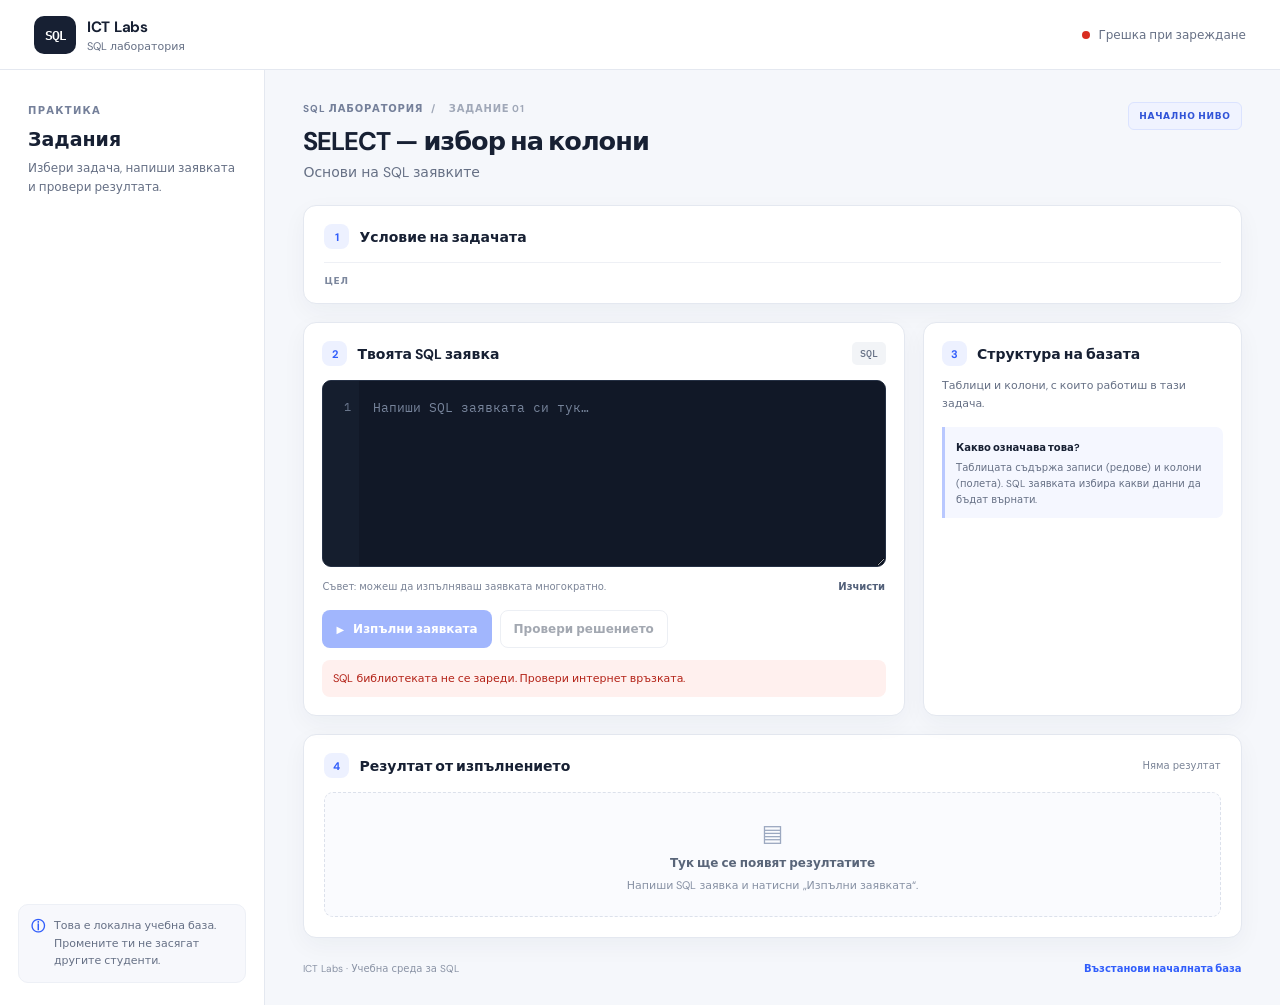
==== index.html @ c0e57082 "Upload" ====
<!DOCTYPE html>
<html lang="bg">
<head>
  <meta charset="UTF-8">
  <meta name="viewport" content="width=device-width, initial-scale=1">
  <meta name="description" content="Учебна SQL лаборатория за начинаещи — изпълнявайте SQL заявки в браузъра.">
  <title>SQL лаборатория | ICT Labs</title>
  <link rel="stylesheet" href="./styles.css">
  <script src="https://sql.js.org/dist/sql-wasm.js"></script>
</head>
<body>
  <header class="topbar">
    <a class="brand" href="#" aria-label="ICT Labs SQL лаборатория">
      <span class="brand-mark">SQL</span>
      <span><strong>ICT Labs</strong><small>SQL лаборатория</small></span>
    </a>
    <div class="topbar-right">
      <span class="status-dot" id="engineStatus"></span>
      <span id="engineStatusText">Зареждане на SQL двигателя…</span>
    </div>
  </header>

  <main class="layout">
    <aside class="sidebar">
      <div class="sidebar-heading">
        <span class="eyebrow">ПРАКТИКА</span>
        <h2>Задания</h2>
        <p>Избери задача, напиши заявката и провери резултата.</p>
      </div>
      <div id="sectionTabs" class="section-tabs" aria-label="Три учебни упражнения"></div>
      <nav id="taskList" class="task-list" aria-label="Задания в избраното упражнение"></nav>
      <div class="sidebar-note">
        <span class="note-icon">ⓘ</span>
        <p>Това е локална учебна база. Промените ти не засягат другите студенти.</p>
      </div>
    </aside>

    <section class="workspace">
      <div class="page-heading">
        <div>
          <div class="breadcrumb">SQL ЛАБОРАТОРИЯ <span>/</span> <span id="taskNumber">ЗАДАНИЕ 01</span></div>
          <h1 id="taskTitle">SELECT — избор на колони</h1>
          <p id="taskSubtitle">Основи на SQL заявките</p>
        </div>
        <span class="level-pill" id="taskLevel">НАЧАЛНО НИВО</span>
      </div>

      <section class="panel task-panel">
        <div class="panel-title"><span class="step-number">1</span><h2>Условие на задачата</h2></div>
        <p id="taskDescription" class="task-description"></p>
        <div class="hint-row"><span>ЦЕЛ</span><span id="taskGoal"></span></div>
      </section>

      <div class="content-grid">
        <section class="panel editor-panel">
          <div class="panel-title editor-title">
            <div class="title-with-step"><span class="step-number">2</span><h2>Твоята SQL заявка</h2></div>
            <span class="editor-language">SQL</span>
          </div>
          <div class="editor-wrap">
            <div class="line-numbers" id="lineNumbers">1</div>
            <textarea id="sqlInput" spellcheck="false" autocapitalize="off" autocomplete="off"
              autocorrect="off" aria-label="SQL редактор"
              placeholder="Напиши SQL заявката си тук…"></textarea>
          </div>
          <div class="editor-footer">
            <span>Съвет: можеш да изпълняваш заявката многократно.</span>
            <button id="clearButton" class="button button-quiet" type="button">Изчисти</button>
          </div>
          <div class="button-row">
            <button id="runButton" class="button button-primary" type="button" disabled>
              <span>▶</span> Изпълни заявката
            </button>
            <button id="checkButton" class="button button-secondary" type="button" disabled>
              Провери решението
            </button>
          </div>
          <div id="feedback" class="feedback" role="status" aria-live="polite">
            Зареждаме базата данни…
          </div>
        </section>

        <aside class="panel schema-panel">
          <div class="panel-title"><span class="step-number">3</span><h2>Структура на базата</h2></div>
          <p class="muted">Таблици и колони, с които работиш в тази задача.</p>
          <div id="schemaContent"></div>
          <div class="schema-tip">
            <strong>Какво означава това?</strong>
            <p>Таблицата съдържа записи (редове) и колони (полета). SQL заявката избира какви данни да бъдат върнати.</p>
          </div>
        </aside>
      </div>

      <section class="panel results-panel">
        <div class="results-heading">
          <div class="panel-title"><span class="step-number">4</span><h2>Резултат от изпълнението</h2></div>
          <span id="resultMeta" class="result-meta">Няма резултат</span>
        </div>
        <div id="results" class="results-area">
          <div class="empty-state"><span class="empty-icon">▤</span><strong>Тук ще се появят резултатите</strong><span>Напиши SQL заявка и натисни „Изпълни заявката“.</span></div>
        </div>
      </section>

      <footer class="workspace-footer">
        <span>ICT Labs · Учебна среда за SQL</span>
        <button id="resetDbButton" class="text-button" type="button">Възстанови началната база</button>
      </footer>
    </section>
  </main>
  <script src="./app.js"></script>
</body>
</html>
---- styles.css ----
@import url('https://fonts.googleapis.com/css2?family=DM+Sans:wght@400;500;600;700&family=IBM+Plex+Mono:wght@400;500;600&display=swap');

:root {
  --bg: #f5f7fb;
  --surface: #ffffff;
  --text: #172033;
  --muted: #667085;
  --line: #e4e8f0;
  --blue: #315efb;
  --blue-dark: #2448d8;
  --blue-soft: #eef2ff;
  --green: #087443;
  --green-bg: #e9f8ef;
  --red: #b42318;
  --red-bg: #fff0ee;
  --shadow: 0 8px 24px rgba(18, 35, 71, .045);
}
* { box-sizing: border-box; }
body { margin: 0; background: var(--bg); color: var(--text); font-family: 'DM Sans', system-ui, sans-serif; font-size: 14px; }
button, textarea { font: inherit; }
button { cursor: pointer; }
.topbar { height: 70px; padding: 0 34px; background: #fff; border-bottom: 1px solid var(--line); display: flex; align-items: center; justify-content: space-between; }
.brand { display: flex; align-items: center; gap: 11px; color: inherit; text-decoration: none; }
.brand-mark { width: 42px; height: 38px; border-radius: 10px; background: #172033; color: #fff; display: grid; place-items: center; font: 600 13px 'IBM Plex Mono', monospace; letter-spacing: -1px; }
.brand strong { display: block; font-size: 15px; letter-spacing: -.3px; }
.brand small { display: block; color: var(--muted); margin-top: 2px; font-size: 11px; }
.topbar-right { color: var(--muted); font-size: 12px; display: flex; gap: 8px; align-items: center; }
.status-dot { width: 8px; height: 8px; border-radius: 50%; background: #e5a000; }
.status-dot.ready { background: #12a76b; }
.status-dot.error { background: #d92d20; }
.layout { max-width: 1600px; margin: 0 auto; display: grid; grid-template-columns: 265px minmax(0, 1fr); min-height: calc(100vh - 70px); }
.sidebar { background: #fff; border-right: 1px solid var(--line); padding: 30px 18px 22px; display: flex; flex-direction: column; }
.sidebar-heading { padding: 0 10px 20px; }
.eyebrow, .breadcrumb { color: #75809a; font-size: 10px; font-weight: 700; letter-spacing: 1.3px; }
.sidebar-heading h2 { margin: 9px 0 7px; font-size: 19px; }
.sidebar-heading p { color: var(--muted); line-height: 1.6; font-size: 12px; margin: 0; }

.section-tabs { display: grid; gap: 7px; margin-bottom: 14px; }
.section-tab { width: 100%; text-align: left; border: 1px solid #e6eaf2; background: #fff; border-radius: 9px; padding: 10px 11px; display: flex; flex-direction: column; gap: 3px; color: #475467; }
.section-tab strong { font-size: 11px; }
.section-tab small { color: #8992a4; font-size: 10px; }
.section-tab:hover { border-color: #bdcaff; background: #fafbff; }
.section-tab.active { border-color: #cbd6ff; background: #eef2ff; color: #2448d8; box-shadow: inset 3px 0 0 #315efb; }
.section-tab.active small { color: #596fbd; }

.task-list { display: grid; gap: 6px; }
.task-button { border: 1px solid transparent; background: transparent; text-align: left; padding: 11px 10px; border-radius: 10px; display: flex; gap: 11px; align-items: center; color: #475467; width: 100%; }
.task-button:hover { background: #f7f8fc; }
.task-button.active { background: var(--blue-soft); border-color: #dce4ff; color: #2448d8; }
.task-num { flex: 0 0 30px; width: 30px; height: 30px; display: grid; place-items: center; border-radius: 8px; background: #f1f3f8; color: #667085; font: 500 11px 'IBM Plex Mono', monospace; }
.task-button.active .task-num { background: #315efb; color: #fff; }
.task-label { font-size: 12px; font-weight: 600; }
.task-check { margin-left: auto; color: #15945c; font-size: 15px; }
.sidebar-note { margin-top: auto; background: #f7f8fc; border: 1px solid #edf0f6; padding: 12px; border-radius: 10px; display: flex; gap: 9px; color: var(--muted); }
.sidebar-note p { margin: 0; font-size: 11px; line-height: 1.6; }
.note-icon { color: #315efb; font-weight: 700; }
.workspace { min-width: 0; padding: 32px clamp(18px, 3vw, 44px) 24px; }
.page-heading { display: flex; justify-content: space-between; align-items: flex-start; gap: 18px; margin-bottom: 24px; }
.breadcrumb { letter-spacing: .8px; }
.breadcrumb span { margin: 0 5px; color: #a0a8b8; }
.page-heading h1 { margin: 10px 0 5px; font-size: clamp(23px, 2vw, 30px); letter-spacing: -1px; }
.page-heading p { color: var(--muted); margin: 0; }
.level-pill { white-space: nowrap; border: 1px solid #dbe3ff; background: #f0f3ff; color: #3154d8; padding: 7px 10px; border-radius: 6px; font-size: 9px; font-weight: 700; letter-spacing: .7px; }
.panel { background: var(--surface); border: 1px solid var(--line); border-radius: 13px; box-shadow: var(--shadow); }
.task-panel { padding: 18px 20px 16px; margin-bottom: 18px; }
.panel-title { display: flex; align-items: center; gap: 10px; }
.panel-title h2 { font-size: 14px; margin: 0; font-weight: 700; }
.step-number { width: 25px; height: 25px; border-radius: 8px; display: grid; place-items: center; color: #315efb; background: #edf1ff; font-size: 11px; font-weight: 700; flex-shrink: 0; }
.task-description { font-size: 13px; line-height: 1.75; margin: 13px 0; max-width: 850px; }
.hint-row { display: flex; align-items: center; gap: 12px; border-top: 1px solid #eef0f5; padding-top: 12px; color: #475467; font-size: 12px; }
.hint-row span:first-child { font-size: 9px; font-weight: 700; color: #7c879d; letter-spacing: .8px; }
.content-grid { display: grid; grid-template-columns: minmax(0, 1.7fr) minmax(250px, .9fr); gap: 18px; align-items: stretch; }
.editor-panel, .schema-panel { padding: 18px; min-width: 0; }
.editor-title { justify-content: space-between; margin-bottom: 14px; }
.title-with-step { display: flex; gap: 10px; align-items: center; }
.editor-language { color: #667085; background: #f2f4f7; border-radius: 5px; padding: 5px 8px; font: 500 10px 'IBM Plex Mono', monospace; }
.editor-wrap { display: grid; grid-template-columns: 36px minmax(0,1fr); background: #111827; border: 1px solid #253044; border-radius: 9px; overflow: hidden; min-height: 185px; }
.line-numbers { padding: 15px 8px; text-align: right; color: #68758b; background: #151e2e; font: 12px/1.8 'IBM Plex Mono', monospace; user-select: none; white-space: pre; }
#sqlInput { width: 100%; min-height: 185px; resize: vertical; border: 0; outline: 0; border-radius: 0; padding: 15px 14px; background: #111827; color: #e5edff; caret-color: #8eb2ff; font: 13px/1.8 'IBM Plex Mono', monospace; tab-size: 2; white-space: pre; overflow: auto; }
#sqlInput::placeholder { color: #77849b; }
#sqlInput:focus { box-shadow: inset 0 0 0 1px #5579ff; }
.editor-footer { display: flex; justify-content: space-between; align-items: center; gap: 8px; color: #7b8497; font-size: 10px; padding: 8px 0 12px; }
.button { border: 1px solid transparent; border-radius: 8px; padding: 10px 13px; font-weight: 600; font-size: 12px; transition: .15s ease; }
.button:disabled { opacity: .45; cursor: not-allowed; }
.button-primary { background: var(--blue); color: #fff; }
.button-primary:hover:not(:disabled) { background: var(--blue-dark); }
.button-primary span { margin-right: 6px; font-size: 10px; }
.button-secondary { background: #fff; border-color: #d7dce7; color: #344054; }
.button-secondary:hover:not(:disabled) { background: #f7f8fc; }
.button-quiet { padding: 4px 0; background: transparent; color: #526079; font-size: 10px; }
.button-row { display: flex; gap: 8px; flex-wrap: wrap; }
.feedback { margin-top: 12px; padding: 10px 11px; border-radius: 8px; background: #f5f7fb; color: #667085; font-size: 11px; line-height: 1.55; min-height: 37px; }
.feedback.success { background: var(--green-bg); color: var(--green); }
.feedback.error { background: var(--red-bg); color: var(--red); }
.feedback.info { background: #eef4ff; color: #254db5; }
.schema-panel .muted { color: var(--muted); font-size: 11px; line-height: 1.6; margin: 11px 0 15px; }
.schema-table { border: 1px solid #e6eaf2; border-radius: 9px; overflow: hidden; }
.schema-table-head { background: #f7f8fb; border-bottom: 1px solid #e6eaf2; display: flex; align-items: center; gap: 8px; padding: 10px; font-size: 11px; font-weight: 700; }
.table-glyph { color: #315efb; }
.schema-column { padding: 9px 10px; border-bottom: 1px solid #f0f2f6; display: flex; align-items: center; gap: 8px; font-size: 11px; }
.schema-column:last-child { border-bottom: 0; }
.column-type { color: #98a2b3; margin-left: auto; font: 10px 'IBM Plex Mono', monospace; }
.key-badge { color: #9a6700; background: #fff4ce; border-radius: 4px; padding: 2px 4px; font-size: 8px; font-weight: 700; }
.schema-tip { margin-top: 15px; border-left: 3px solid #b9c8ff; background: #f5f7ff; padding: 10px 11px; border-radius: 0 7px 7px 0; }
.schema-tip strong { font-size: 10px; }
.schema-tip p { color: #667085; font-size: 10px; line-height: 1.6; margin: 5px 0 0; }
.results-panel { margin-top: 18px; padding: 18px 20px 20px; }
.results-heading { display: flex; justify-content: space-between; align-items: center; gap: 12px; }
.result-meta { font-size: 10px; color: #7a8497; }
.results-area { margin-top: 14px; overflow-x: auto; }
.empty-state { min-height: 125px; border: 1px dashed #dce1eb; background: #fafbfe; border-radius: 9px; display: flex; align-items: center; justify-content: center; flex-direction: column; gap: 7px; color: #8791a4; text-align: center; padding: 20px; }
.empty-state strong { color: #596579; font-size: 12px; }
.empty-state span:last-child { font-size: 11px; }
.empty-icon { font-size: 23px; color: #9ba8c0; }
.result-table { border-collapse: collapse; width: 100%; font-size: 12px; }
.result-table th { background: #f7f8fb; color: #475467; text-align: left; font-weight: 700; }
.result-table th, .result-table td { border: 1px solid #e6eaf1; padding: 10px 12px; white-space: nowrap; }
.result-table tbody tr:nth-child(even) { background: #fbfcfe; }
.workspace-footer { display: flex; justify-content: space-between; gap: 12px; align-items: center; margin-top: 18px; color: #8a93a5; font-size: 10px; }
.text-button { border: 0; background: transparent; color: #315efb; font-size: 10px; font-weight: 600; padding: 6px 0; }
.text-button:hover { text-decoration: underline; }
@media (max-width: 1050px) {
  .layout { grid-template-columns: 220px minmax(0,1fr); }
  .content-grid { grid-template-columns: 1fr; }
  .schema-panel { order: -1; }
}
@media (max-width: 720px) {
  .topbar { padding: 0 16px; height: 62px; }
  .topbar-right { font-size: 10px; }
  .layout { display: block; }
  .sidebar { border-right: 0; border-bottom: 1px solid var(--line); padding: 18px 15px; }
  .sidebar-heading { padding: 0 2px 13px; }
  .task-list { grid-template-columns: repeat(2, minmax(0,1fr)); }
  .task-button { padding: 8px; gap: 7px; }
  .task-num { width: 27px; flex-basis: 27px; height: 27px; }
  .task-label { font-size: 11px; }
  .sidebar-note { margin-top: 13px; }
  .workspace { padding: 23px 14px; }
  .page-heading { flex-direction: column; margin-bottom: 17px; }
  .page-heading h1 { font-size: 24px; }
  .task-panel { padding: 15px; }
  .editor-panel, .schema-panel, .results-panel { padding: 14px; }
  .workspace-footer { align-items: flex-start; flex-direction: column; }
}
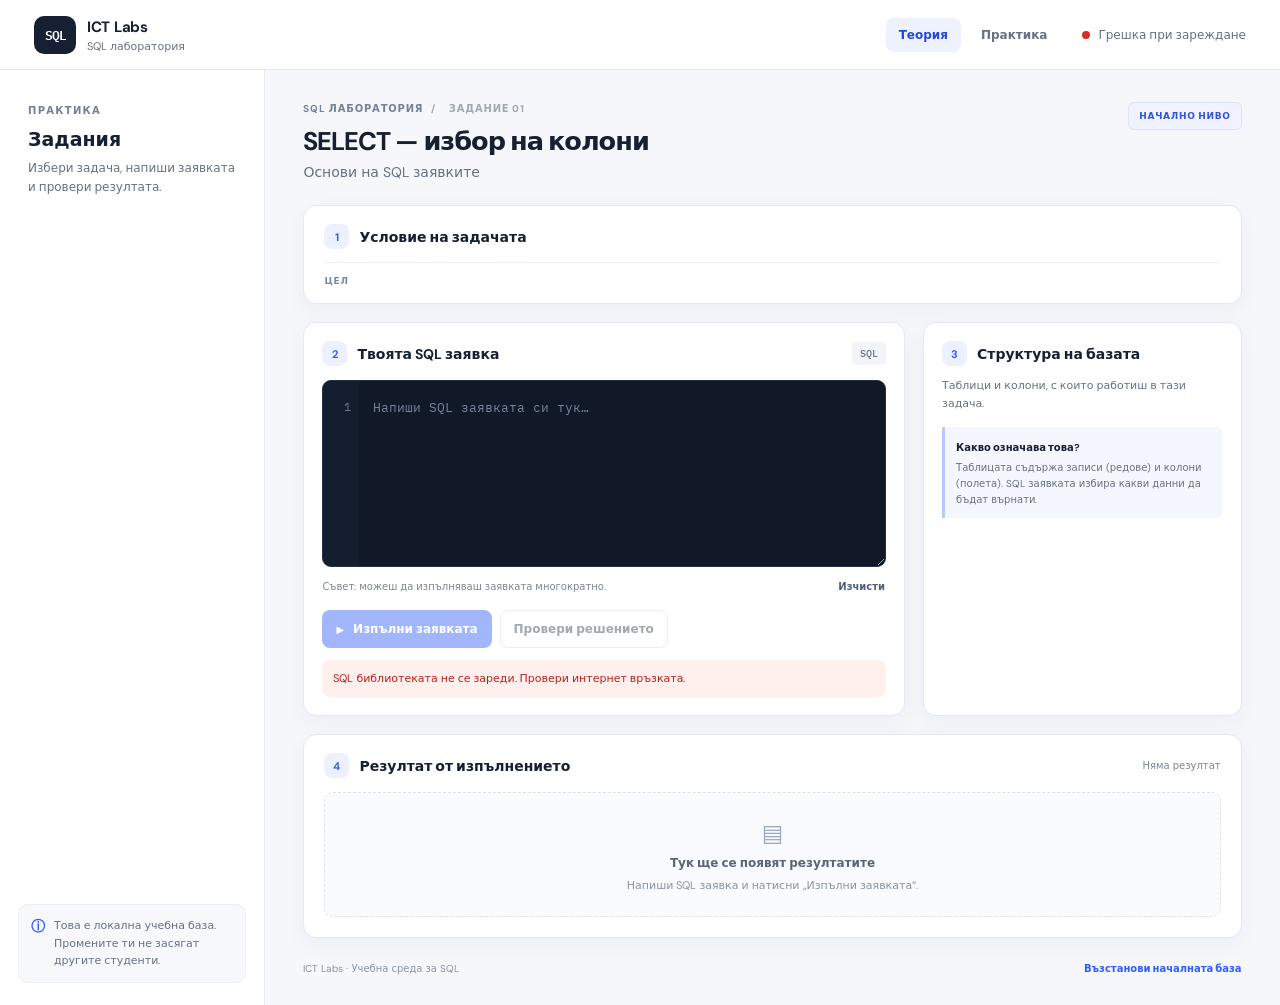
==== commit 6243f70d: "Add theory plus more tasks" ====
--- a/index.html
+++ b/index.html
@@ -14,6 +14,10 @@
       <span class="brand-mark">SQL</span>
       <span><strong>ICT Labs</strong><small>SQL лаборатория</small></span>
     </a>
+    <nav class="topbar-nav" aria-label="Основна навигация">
+      <a class="topbar-link active" href="./theory.html">Теория</a>
+      <a class="topbar-link" href="./index.html">Практика</a>
+    </nav>
     <div class="topbar-right">
       <span class="status-dot" id="engineStatus"></span>
       <span id="engineStatusText">Зареждане на SQL двигателя…</span>
--- a/styles.css
+++ b/styles.css
@@ -142,3 +142,81 @@
   .editor-panel, .schema-panel, .results-panel { padding: 14px; }
   .workspace-footer { align-items: flex-start; flex-direction: column; }
 }
+
+
+/* Theory navigation and teaching material */
+.topbar-nav { display:flex; align-items:center; gap:7px; margin-left:auto; margin-right:22px; }
+.topbar-link { text-decoration:none; color:#667085; padding:9px 13px; border-radius:8px; font-size:12px; font-weight:700; }
+.topbar-link:hover { background:#f5f7fb; color:#2448d8; }
+.topbar-link.active { background:#eef2ff; color:#2448d8; }
+.theory-label { font-size:10px; font-weight:700; letter-spacing:1px; color:#7b8497; }
+.theory-layout { max-width:1500px; margin:0 auto; display:grid; grid-template-columns:260px minmax(0,1fr); align-items:start; }
+.theory-sidebar { position:sticky; top:0; height:calc(100vh - 70px); overflow:auto; background:#fff; border-right:1px solid var(--line); padding:28px 17px 20px; display:flex; flex-direction:column; }
+.theory-sidebar .sidebar-heading { padding:0 9px 15px; }
+.theory-nav { display:grid; gap:4px; }
+.theory-nav a { color:#526079; text-decoration:none; padding:9px 10px; border-radius:7px; font-size:11px; line-height:1.4; }
+.theory-nav a:hover { color:#2448d8; background:#eef2ff; }
+.theory-practice-link { margin:18px 8px 0; color:#315efb; text-decoration:none; font-size:11px; font-weight:700; line-height:1.5; }
+.theory-content { min-width:0; max-width:1040px; width:100%; padding:34px clamp(18px,4vw,58px) 50px; }
+.theory-hero { padding:32px 34px; border:1px solid #e2e8fb; border-radius:16px; background:linear-gradient(135deg,#fff 0%,#f3f6ff 100%); margin-bottom:24px; }
+.theory-kicker { display:inline-block; margin-top:20px; color:#315efb; font-size:10px; font-weight:700; letter-spacing:1.2px; }
+.theory-hero h1 { font-size:clamp(26px,3vw,38px); line-height:1.15; letter-spacing:-1.2px; margin:12px 0; max-width:760px; }
+.theory-hero p { color:#596579; font-size:14px; line-height:1.8; max-width:790px; margin:0; }
+.theory-meta { display:flex; flex-wrap:wrap; gap:8px; margin-top:20px; }
+.theory-meta span { background:#fff; border:1px solid #e2e8f0; color:#667085; padding:7px 10px; border-radius:6px; font-size:10px; }
+.theory-section { scroll-margin-top:20px; background:#fff; border:1px solid var(--line); border-radius:13px; box-shadow:var(--shadow); padding:25px 28px; margin-bottom:17px; }
+.theory-section-heading { display:flex; align-items:flex-start; gap:14px; margin-bottom:19px; }
+.theory-section-heading > span { flex:0 0 38px; width:38px; height:38px; display:grid; place-items:center; border-radius:10px; background:#eef2ff; color:#315efb; font:600 12px 'IBM Plex Mono',monospace; }
+.theory-section-heading h2 { margin:1px 0 4px; font-size:20px; letter-spacing:-.5px; }
+.theory-section-heading p { margin:0; color:#7a8497; font-size:11px; }
+.theory-section > p { color:#475467; line-height:1.85; font-size:13px; margin:12px 0; }
+.theory-section h3 { font-size:14px; margin:22px 0 10px; }
+.theory-section code { font-family:'IBM Plex Mono',monospace; font-size:.92em; color:#2448d8; background:#f2f4f9; border-radius:4px; padding:2px 4px; }
+.sql-example { margin:10px 0 12px; padding:16px 18px; background:#111827; color:#e5edff; border:1px solid #263348; border-radius:9px; overflow:auto; font:12px/1.8 'IBM Plex Mono',monospace; white-space:pre; }
+.sql-example code { color:inherit; background:transparent; padding:0; font:inherit; }
+.example-block { margin:15px 0; }
+.example-caption { font-size:11px; color:#344054; font-weight:700; margin:0 0 5px; }
+.example-block p { color:#667085; font-size:11px; line-height:1.6; margin:6px 0; }
+.theory-callout,.theory-tip,.theory-warning { margin:17px 0; border-radius:0 8px 8px 0; padding:13px 15px; border-left:3px solid #9bb0ff; background:#f4f6ff; }
+.theory-callout strong,.theory-tip strong,.theory-warning strong { font-size:11px; }
+.theory-callout p { margin:5px 0 0; color:#596579; font-size:12px; line-height:1.7; }
+.theory-tip { border-left-color:#12a76b; background:#effaf4; color:#236344; font-size:12px; line-height:1.7; }
+.theory-warning { border-left-color:#e0a12b; background:#fff8e8; color:#805b13; font-size:12px; line-height:1.7; }
+.theory-table-wrap { width:100%; overflow-x:auto; margin:13px 0; }
+.theory-table { width:100%; border-collapse:collapse; font-size:11px; text-align:left; }
+.theory-table th { background:#f7f8fb; color:#475467; font-size:10px; text-transform:uppercase; letter-spacing:.4px; }
+.theory-table th,.theory-table td { padding:10px 12px; border:1px solid #e8ebf2; vertical-align:top; }
+.theory-table td { color:#526079; line-height:1.6; }
+.theory-list,.theory-steps { color:#475467; font-size:12px; line-height:1.8; padding-left:21px; }
+.theory-list li,.theory-steps li { margin:6px 0; }
+.theory-steps { display:grid; gap:6px; }
+.theory-end { margin:20px 0; padding:26px 28px; background:#172033; border-radius:13px; color:#fff; }
+.theory-end h2 { margin:0 0 8px; font-size:20px; }
+.theory-end p { color:#c7cfdd; font-size:12px; line-height:1.7; max-width:650px; }
+.theory-cta { display:inline-block; margin-top:8px; padding:11px 15px; border-radius:8px; background:#fff; color:#2448d8; text-decoration:none; font-size:12px; font-weight:700; }
+.theory-content .workspace-footer { padding:15px 0; }
+.theory-content .workspace-footer a { color:#667085; text-decoration:none; font-size:11px; }
+@media (max-width:900px) {
+  .theory-layout { grid-template-columns:210px minmax(0,1fr); }
+  .theory-sidebar { padding-left:12px; padding-right:12px; }
+  .theory-section { padding:21px; }
+}
+@media (max-width:650px) {
+  .topbar { padding:0 14px; }
+  .topbar-nav { margin-right:8px; gap:1px; }
+  .topbar-link { padding:8px 9px; font-size:11px; }
+  .topbar-right { display:none; }
+  .theory-layout { display:block; }
+  .theory-sidebar { position:static; height:auto; border-right:0; border-bottom:1px solid var(--line); padding:15px; }
+  .theory-sidebar .sidebar-heading { padding-bottom:10px; }
+  .theory-sidebar .sidebar-heading h2 { font-size:16px; }
+  .theory-sidebar .sidebar-heading p { font-size:11px; }
+  .theory-nav { display:flex; overflow-x:auto; gap:6px; padding-bottom:5px; }
+  .theory-nav a { white-space:nowrap; border:1px solid #e6eaf2; }
+  .theory-practice-link { margin:10px 5px 0; }
+  .theory-content { padding:18px 13px 30px; }
+  .theory-hero { padding:23px 20px; }
+  .theory-section { padding:19px 17px; }
+  .theory-section-heading h2 { font-size:17px; }
+  .theory-section-heading p { line-height:1.5; }
+}
